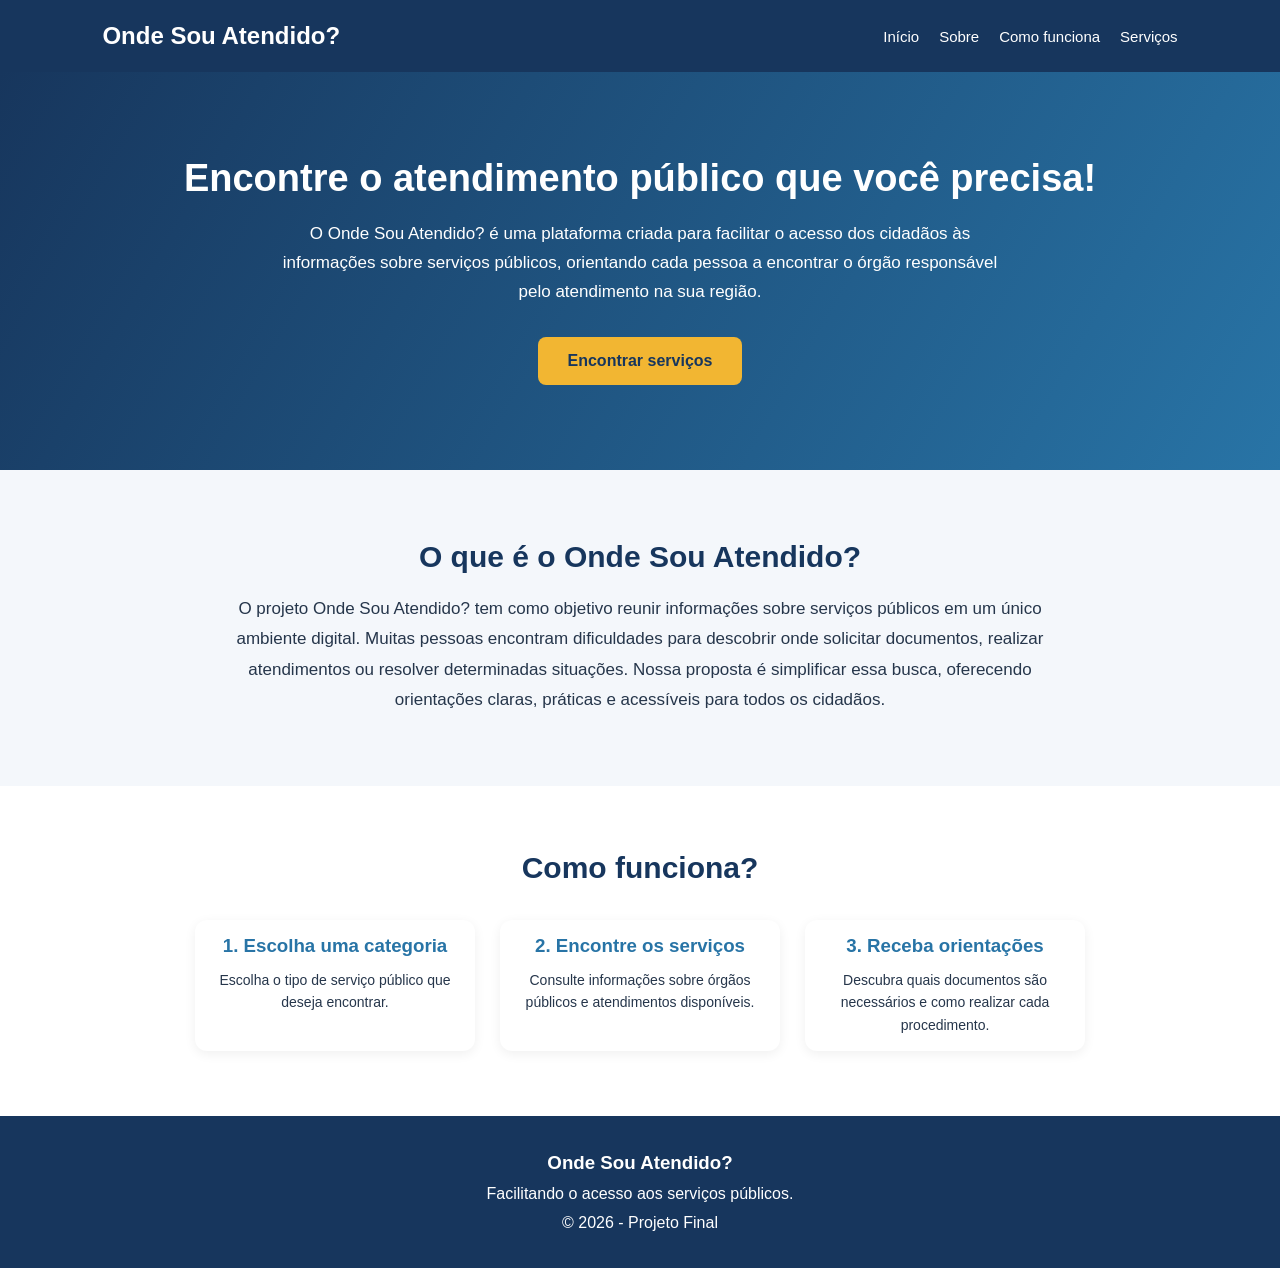
==== index.html @ fc5c07c5 "Projeto Onde Sou Atendido" ====
<!DOCTYPE html>
<html lang="pt-BR">

<head>
    <meta charset="UTF-8">
    <meta name="viewport" content="width=device-width, initial-scale=1.0">

    <title>Onde Sou Atendido?</title>

    <!-- CONEXÃO COM O CSS -->
    <link rel="stylesheet" href="style.css">

</head>

<body>

<!-- =================================
     CABEÇALHO
================================= -->

<header>

    <div class="logo">
        Onde Sou Atendido?
    </div>

    <nav>
        <a href="#inicio">Início</a>
        <a href="#sobre">Sobre</a>
        <a href="#como">Como funciona</a>
        <a href="#consulta">Serviços</a>
    </nav>

</header>


<!-- =================================
     APRESENTAÇÃO
================================= -->

<section class="inicio" id="inicio">

    <h1>Encontre o atendimento público que você precisa!</h1>

    <p>
        O Onde Sou Atendido? é uma plataforma criada
        para facilitar o acesso dos cidadãos às informações
        sobre serviços públicos, orientando cada pessoa
        a encontrar o órgão responsável pelo atendimento
        na sua região.
    </p>

    <a href="consultas.html" class="botao">
        Encontrar serviços
    </a>

</section>


<!-- =================================
     SOBRE O PROJETO
================================= -->

<section class="sobre" id="sobre">

    <h2>O que é o Onde Sou Atendido?</h2>

    <p>
        O projeto Onde Sou Atendido? tem como objetivo
        reunir informações sobre serviços públicos em
        um único ambiente digital. Muitas pessoas
        encontram dificuldades para descobrir onde
        solicitar documentos, realizar atendimentos
        ou resolver determinadas situações.

        Nossa proposta é simplificar essa busca,
        oferecendo orientações claras, práticas
        e acessíveis para todos os cidadãos.
    </p>

</section>


<!-- =================================
     COMO FUNCIONA
================================= -->

<section class="como-funciona" id="como">

    <h2>Como funciona?</h2>

    <div class="cards">

        <div class="card">

            <h3>1. Escolha uma categoria</h3>

            <p>
                Escolha o tipo de serviço público
                que deseja encontrar.
            </p>

        </div>


        <div class="card">

            <h3>2. Encontre os serviços</h3>

            <p>
                Consulte informações sobre órgãos
                públicos e atendimentos disponíveis.
            </p>

        </div>


        <div class="card">

            <h3>3. Receba orientações</h3>

            <p>
                Descubra quais documentos são
                necessários e como realizar
                cada procedimento.
            </p>

        </div>

    </div>

</section>

<!-- =================================
     RODAPÉ
================================= -->

<footer>

    <h3>Onde Sou Atendido?</h3>

    <p>
        Facilitando o acesso aos serviços públicos.
    </p>

    <p>
        © 2026 - Projeto Final
    </p>

</footer>


</body>
</html>
---- style.css ----
/* =====================================
   1. CONFIGURAÇÕES GERAIS
===================================== */

* {
    margin: 0;
    padding: 0;
    box-sizing: border-box;
    font-family: Arial, sans-serif;
}

html {
    scroll-behavior: smooth;
}

body {
    background: #f4f7fb;
    color: #26364b;
}

img {
    max-width: 100%;
    display: block;
}

a {
    text-decoration: none;
}


/* =====================================
   2. CABEÇALHO E MENU
===================================== */

header {
    background: #17365d;
    color: white;
    padding: 22px 8%;
    display: flex;
    justify-content: space-between;
    align-items: center;
    flex-wrap: wrap;
}

.logo {
    font-size: 24px;
    font-weight: bold;
}

nav {
    display: flex;
    flex-wrap: wrap;
    gap: 20px;
}

nav a {
    color: white;
    font-size: 15px;
    transition: 0.3s;
}

nav a:hover {
    color: #f2b632;
}


/* =====================================
   3. BANNERS E APRESENTAÇÕES
===================================== */

.inicio,
.banner {
    background: linear-gradient(120deg, #17365d, #2874a6);
    color: white;
    padding: 85px 8%;
    text-align: center;
}

.inicio h1,
.banner h1 {
    font-size: 38px;
    margin-bottom: 20px;
}

.inicio p,
.banner p {
    max-width: 750px;
    margin: auto;
    line-height: 1.7;
    font-size: 17px;
}


/* =====================================
   4. BOTÕES
===================================== */

.botao {
    display: inline-block;
    background: #f2b632;
    color: #17365d;
    padding: 15px 30px;
    margin-top: 30px;
    border-radius: 8px;
    font-weight: bold;
    transition: 0.3s;
}

.botao:hover {
    background: #e5a91d;
    transform: translateY(-2px);
}

button {
    transition: 0.3s;
}


/* =====================================
   5. SEÇÕES DE CONTEÚDO
===================================== */

.sobre,
.beneficios {
    padding: 70px 10%;
    text-align: center;
}

.sobre h2,
.beneficios h2 {
    color: #17365d;
    font-size: 30px;
    margin-bottom: 20px;
}

.sobre p {
    max-width: 850px;
    margin: auto;
    line-height: 1.8;
    font-size: 17px;
}


/* =====================================
   6. COMO FUNCIONA E ORIENTAÇÕES
===================================== */

.como-funciona,
.orientacoes {
    background: white;
    padding: 65px 8%;
    text-align: center;
}

.como-funciona h2,
.orientacoes h2 {
    color: #17365d;
    font-size: 30px;
    margin-bottom: 35px;
}


/* =====================================
   7. CARTÕES E CATEGORIAS
===================================== */

.categorias,
.atendimentos {
    padding: 65px 8%;
    text-align: center;
}

.categorias h2,
.atendimentos h2 {
    color: #17365d;
    font-size: 30px;
    margin-bottom: 15px;
}

.categorias > p,
.atendimentos > p {
    margin-bottom: 35px;
    line-height: 1.6;
}

.cards {
    display: flex;
    justify-content: center;
    flex-wrap: wrap;
    gap: 25px;
}

.card {
    background: white;
    width: 280px;
    padding: 15px;
    border-radius: 12px;
    color: #26364b;
    box-shadow: 0 3px 12px #00000010;
    transition: 0.3s;
    overflow: hidden;
}

.card:hover {
    transform: translateY(-5px);
    box-shadow: 0 6px 18px #00000020;
}

.card img {
    width: 100%;
    height: 170px;
    object-fit: cover;
    border-radius: 8px;
    margin-bottom: 15px;
}

.card h3 {
    color: #2874a6;
    margin-bottom: 12px;
}

.card p {
    line-height: 1.6;
    font-size: 14px;
}

.icone {
    font-size: 35px;
    margin-bottom: 15px;
}


/* =====================================
   8. CONSULTA E PESQUISA DE CEP
===================================== */

.consulta,
.pesquisa {
    padding: 75px 8%;
    background: #e8f1fa;
    text-align: center;
}

.consulta h2,
.pesquisa h2 {
    color: #17365d;
    font-size: 30px;
    margin-bottom: 15px;
}

.consulta > p,
.pesquisa > p {
    margin-bottom: 25px;
    line-height: 1.6;
}

.formulario,
.caixa-consulta,
.caixa {
    background: white;
    max-width: 550px;
    margin: auto;
    padding: 35px;
    border-radius: 12px;
    box-shadow: 0 4px 15px #00000015;
}

label {
    display: block;
    text-align: left;
    font-weight: bold;
    margin-bottom: 10px;
}

input,
select,
textarea {
    width: 100%;
    padding: 15px;
    margin-bottom: 20px;
    border: 1px solid #bbb;
    border-radius: 7px;
    font-size: 16px;
    background: white;
}

input:focus,
select:focus,
textarea:focus {
    outline: none;
    border-color: #2874a6;
}

.formulario button,
.caixa-consulta button,
.caixa button {
    width: 100%;
    padding: 15px;
    background: #17365d;
    color: white;
    border: none;
    border-radius: 7px;
    font-size: 16px;
    font-weight: bold;
    cursor: pointer;
}

.formulario button:hover,
.caixa-consulta button:hover,
.caixa button:hover {
    background: #2874a6;
}


/* =====================================
   9. PÁGINAS DE SAÚDE, EDUCAÇÃO
   E ASSISTÊNCIA SOCIAL
===================================== */

.documentos,
.orientacao {
    padding: 65px 8%;
    text-align: center;
    background: white;
}

.documentos h2,
.orientacao h2 {
    color: #17365d;
    font-size: 30px;
    margin-bottom: 20px;
}

.documentos p,
.orientacao p {
    max-width: 750px;
    margin: 0 auto 25px;
    line-height: 1.7;
}

.lista-documentos {
    max-width: 600px;
    margin: auto;
    text-align: left;
}

.lista-documentos div {
    background: #f4f7fb;
    padding: 15px;
    margin-bottom: 10px;
    border-radius: 7px;
}

.aviso {
    color: #555;
    font-size: 14px;
    margin-top: 25px;
}


/* =====================================
   10. RESULTADOS DAS CONSULTAS
===================================== */

.resultados {
    padding: 65px 8%;
    text-align: center;
}

.resultados h1,
.resultados h2 {
    color: #17365d;
    margin-bottom: 20px;
}

.resultado-card {
    background: white;
    max-width: 850px;
    margin: 20px auto;
    padding: 20px;
    border-radius: 12px;
    display: flex;
    align-items: center;
    gap: 20px;
    text-align: left;
    box-shadow: 0 3px 12px #00000010;
}

.resultado-card img {
    width: 160px;
    height: 120px;
    object-fit: cover;
    border-radius: 8px;
}

.resultado-card h3 {
    color: #2874a6;
    margin-bottom: 10px;
}

.resultado-card p {
    line-height: 1.7;
}

.resultado-card a {
    color: #2874a6;
    font-weight: bold;
}


/* =====================================
   11. RODAPÉ
===================================== */

footer {
    background: #17365d;
    color: white;
    text-align: center;
    padding: 30px;
    line-height: 1.8;
}

footer a {
    color: #f2b632;
    text-decoration: none;
}

footer a:hover {
    text-decoration: underline;
}


/* =====================================
   12. RESPONSIVIDADE
===================================== */

@media (max-width: 700px) {

    header {
        flex-direction: column;
        gap: 20px;
        text-align: center;
    }

    nav {
        justify-content: center;
        gap: 15px;
    }

    nav a {
        font-size: 13px;
    }

    .inicio h1,
    .banner h1 {
        font-size: 28px;
    }

    .inicio p,
    .banner p {
        font-size: 16px;
    }

    .card {
        width: 100%;
    }

    .formulario,
    .caixa-consulta,
    .caixa {
        padding: 25px;
    }

    .resultado-card {
        flex-direction: column;
        text-align: center;
    }

    .resultado-card img {
        width: 100%;
        height: 190px;
    }

}
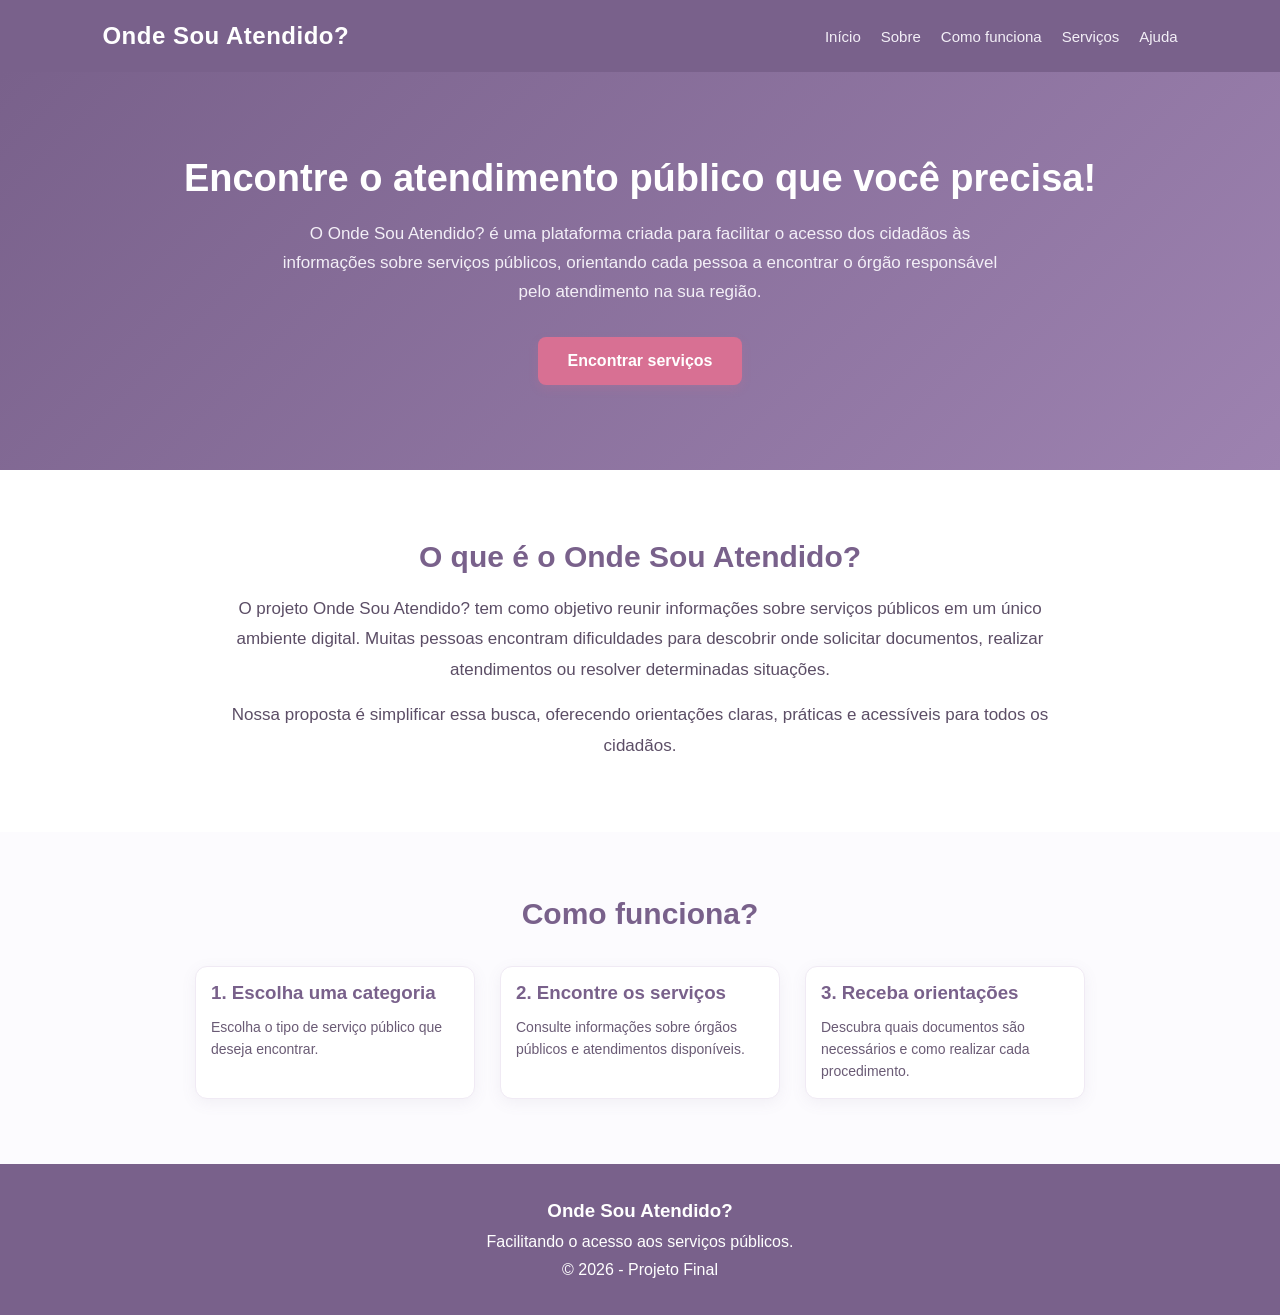
==== commit 51934832: "Atualiza páginas e serviços do projeto" ====
--- a/index.html
+++ b/index.html
@@ -1,155 +1,110 @@
+<!DOCTYPE html>
 
-<!DOCTYPE html>
 <html lang="pt-BR">
 
 <head>
     <meta charset="UTF-8">
     <meta name="viewport" content="width=device-width, initial-scale=1.0">
-
     <title>Onde Sou Atendido?</title>
 
     <!-- CONEXÃO COM O CSS -->
     <link rel="stylesheet" href="style.css">
-
 </head>
 
 <body>
 
-<!-- =================================
-     CABEÇALHO
-================================= -->
+    <!-- =================================
+         CABEÇALHO
+    ================================= -->
+    <header>
+        <div class="logo">
+            Onde Sou Atendido?
+        </div>
 
-<header>
-
-    <div class="logo">
-        Onde Sou Atendido?
-    </div>
-
-    <nav>
-        <a href="#inicio">Início</a>
-        <a href="#sobre">Sobre</a>
-        <a href="#como">Como funciona</a>
-        <a href="#consulta">Serviços</a>
-    </nav>
-
-</header>
+        <nav>
+            <a href="#inicio">Início</a>
+            <a href="#sobre">Sobre</a>
+            <a href="#como">Como funciona</a>
+            <a href="consultas.html">Serviços</a>
+            <a href="contatos.html">Ajuda</a>
+        </nav>
+    </header>
 
 
-<!-- =================================
-     APRESENTAÇÃO
-================================= -->
+    <!-- =================================
+         APRESENTAÇÃO
+    ================================= -->
+    <section class="inicio" id="inicio">
+        <h1>Encontre o atendimento público que você precisa!</h1>
+        <p>
+            O Onde Sou Atendido? é uma plataforma criada
+            para facilitar o acesso dos cidadãos às informações
+            sobre serviços públicos, orientando cada pessoa
+            a encontrar o órgão responsável pelo atendimento
+            na sua região.
+        </p>
 
-<section class="inicio" id="inicio">
-
-    <h1>Encontre o atendimento público que você precisa!</h1>
-
-    <p>
-        O Onde Sou Atendido? é uma plataforma criada
-        para facilitar o acesso dos cidadãos às informações
-        sobre serviços públicos, orientando cada pessoa
-        a encontrar o órgão responsável pelo atendimento
-        na sua região.
-    </p>
-
-    <a href="consultas.html" class="botao">
-        Encontrar serviços
-    </a>
-
-</section>
+        <a href="consultas.html" class="botao">
+            Encontrar serviços
+        </a>
+    </section>
 
 
-<!-- =================================
-     SOBRE O PROJETO
-================================= -->
-
-<section class="sobre" id="sobre">
-
-    <h2>O que é o Onde Sou Atendido?</h2>
-
-    <p>
-        O projeto Onde Sou Atendido? tem como objetivo
-        reunir informações sobre serviços públicos em
-        um único ambiente digital. Muitas pessoas
-        encontram dificuldades para descobrir onde
-        solicitar documentos, realizar atendimentos
-        ou resolver determinadas situações.
-
-        Nossa proposta é simplificar essa busca,
-        oferecendo orientações claras, práticas
-        e acessíveis para todos os cidadãos.
-    </p>
-
-</section>
+    <!-- =================================
+         SOBRE O PROJETO
+    ================================= -->
+    <section class="sobre" id="sobre">
+        <h2>O que é o Onde Sou Atendido?</h2>
+        <p>
+            O projeto Onde Sou Atendido? tem como objetivo
+            reunir informações sobre serviços públicos em
+            um único ambiente digital. Muitas pessoas
+            encontram dificuldades para descobrir onde
+            solicitar documentos, realizar atendimentos
+            ou resolver determinadas situações.
+        </p>
+        <p style="margin-top: 15px;">
+            Nossa proposta é simplificar essa busca,
+            oferecendo orientações claras, práticas
+            e acessíveis para todos os cidadãos.
+        </p>
+    </section>
 
 
-<!-- =================================
-     COMO FUNCIONA
-================================= -->
+    <!-- =================================
+         COMO FUNCIONA
+    ================================= -->
+    <section class="como-funciona" id="como">
+        <h2>Como funciona?</h2>
 
-<section class="como-funciona" id="como">
+        <div class="cards">
+            <div class="card">
+                <h3>1. Escolha uma categoria</h3>
+                <p>Escolha o tipo de serviço público que deseja encontrar.</p>
+            </div>
 
-    <h2>Como funciona?</h2>
+            <div class="card">
+                <h3>2. Encontre os serviços</h3>
+                <p>Consulte informações sobre órgãos públicos e atendimentos disponíveis.</p>
+            </div>
 
-    <div class="cards">
-
-        <div class="card">
-
-            <h3>1. Escolha uma categoria</h3>
-
-            <p>
-                Escolha o tipo de serviço público
-                que deseja encontrar.
-            </p>
-
+            <div class="card">
+                <h3>3. Receba orientações</h3>
+                <p>Descubra quais documentos são necessários e como realizar cada procedimento.</p>
+            </div>
         </div>
+    </section>
 
 
-        <div class="card">
-
-            <h3>2. Encontre os serviços</h3>
-
-            <p>
-                Consulte informações sobre órgãos
-                públicos e atendimentos disponíveis.
-            </p>
-
-        </div>
-
-
-        <div class="card">
-
-            <h3>3. Receba orientações</h3>
-
-            <p>
-                Descubra quais documentos são
-                necessários e como realizar
-                cada procedimento.
-            </p>
-
-        </div>
-
-    </div>
-
-</section>
-
-<!-- =================================
-     RODAPÉ
-================================= -->
-
-<footer>
-
-    <h3>Onde Sou Atendido?</h3>
-
-    <p>
-        Facilitando o acesso aos serviços públicos.
-    </p>
-
-    <p>
-        © 2026 - Projeto Final
-    </p>
-
-</footer>
-
+    <!-- =================================
+         RODAPÉ
+    ================================= -->
+    <footer>
+        <h3>Onde Sou Atendido?</h3>
+        <p>Facilitando o acesso aos serviços públicos.</p>
+        <p>© 2026 - Projeto Final</p>
+    </footer>
 
 </body>
-</html>
+
+</html>
--- a/style.css
+++ b/style.css
@@ -1,6 +1,5 @@
-
-/* =====================================
-   1. CONFIGURAÇÕES GERAIS
+/* =====================================
+    1. CONFIGURAÇÕES GERAIS
 ===================================== */
 
 * {
@@ -15,8 +14,8 @@
 }
 
 body {
-    background: #f4f7fb;
-    color: #26364b;
+    background: #fcfbfe; /* Branco creme bem suave com toque lilás */
+    color: #43384a;
 }
 
 img {
@@ -30,22 +29,24 @@
 
 
 /* =====================================
-   2. CABEÇALHO E MENU
+    2. CABEÇALHO E MENU
 ===================================== */
 
 header {
-    background: #17365d;
+    background: #79618b; /* Lilás escuro/sofisticado */
     color: white;
     padding: 22px 8%;
     display: flex;
     justify-content: space-between;
     align-items: center;
     flex-wrap: wrap;
+    box-shadow: 0 2px 10px rgba(121, 97, 139, 0.15);
 }
 
 .logo {
     font-size: 24px;
     font-weight: bold;
+    letter-spacing: 0.5px;
 }
 
 nav {
@@ -55,23 +56,23 @@
 }
 
 nav a {
-    color: white;
+    color: #f3eff7;
     font-size: 15px;
     transition: 0.3s;
 }
 
 nav a:hover {
-    color: #f2b632;
-}
-
-
-/* =====================================
-   3. BANNERS E APRESENTAÇÕES
+    color: #f7cbd7; /* Rosa claro no hover */
+}
+
+
+/* =====================================
+    3. BANNERS E APRESENTAÇÕES
 ===================================== */
 
 .inicio,
 .banner {
-    background: linear-gradient(120deg, #17365d, #2874a6);
+    background: linear-gradient(135deg, #79618b, #9d82b0); /* Degradê em lilás */
     color: white;
     padding: 85px 8%;
     text-align: center;
@@ -81,6 +82,7 @@
 .banner h1 {
     font-size: 38px;
     margin-bottom: 20px;
+    font-weight: 700;
 }
 
 .inicio p,
@@ -89,47 +91,67 @@
     margin: auto;
     line-height: 1.7;
     font-size: 17px;
-}
-
-
-/* =====================================
-   4. BOTÕES
-===================================== */
-
+    color: #f3eff7;
+}
+
+
+/* =====================================
+    4. BOTÕES (TODOS EM ROSA)
+===================================== */
+
+.botao,
+button,
+.formulario button,
+.caixa-consulta button,
+.caixa button {
+    display: inline-block;
+    width: 100%; /* Garante largura total nos formulários */
+    max-width: 300px; /* Mantém um limite para botões centrais */
+    background: #d87093; /* Rosa vibrante e elegante */
+    color: #ffffff;
+    padding: 15px 30px;
+    margin-top: 20px;
+    border: none;
+    border-radius: 8px;
+    font-size: 16px;
+    font-weight: bold;
+    text-align: center;
+    cursor: pointer;
+    transition: 0.3s;
+    box-shadow: 0 4px 10px rgba(216, 112, 147, 0.2);
+}
+
+/* Ajuste específico para a classe .botao para não esticar demais na home */
 .botao {
-    display: inline-block;
-    background: #f2b632;
-    color: #17365d;
-    padding: 15px 30px;
+    width: auto;
+    max-width: none;
     margin-top: 30px;
-    border-radius: 8px;
-    font-weight: bold;
-    transition: 0.3s;
-}
-
-.botao:hover {
-    background: #e5a91d;
+}
+
+.botao:hover,
+button:hover,
+.formulario button:hover,
+.caixa-consulta button:hover,
+.caixa button:hover {
+    background: #c25b7e;
     transform: translateY(-2px);
 }
 
-button {
-    transition: 0.3s;
-}
-
-
-/* =====================================
-   5. SEÇÕES DE CONTEÚDO
+
+/* =====================================
+    5. SEÇÕES DE CONTEÚDO
 ===================================== */
 
 .sobre,
 .beneficios {
     padding: 70px 10%;
     text-align: center;
+    background: #ffffff;
 }
 
 .sobre h2,
 .beneficios h2 {
-    color: #17365d;
+    color: #79618b;
     font-size: 30px;
     margin-bottom: 20px;
 }
@@ -139,41 +161,43 @@
     margin: auto;
     line-height: 1.8;
     font-size: 17px;
-}
-
-
-/* =====================================
-   6. COMO FUNCIONA E ORIENTAÇÕES
+    color: #5c4e66;
+}
+
+
+/* =====================================
+    6. COMO FUNCIONA E ORIENTAÇÕES
 ===================================== */
 
 .como-funciona,
 .orientacoes {
-    background: white;
+    background: #fcfbfe;
     padding: 65px 8%;
     text-align: center;
 }
 
 .como-funciona h2,
 .orientacoes h2 {
-    color: #17365d;
+    color: #79618b;
     font-size: 30px;
     margin-bottom: 35px;
 }
 
 
 /* =====================================
-   7. CARTÕES E CATEGORIAS
+    7. CARTÕES E CATEGORIAS
 ===================================== */
 
 .categorias,
 .atendimentos {
     padding: 65px 8%;
     text-align: center;
+    background: #fcfbfe;
 }
 
 .categorias h2,
 .atendimentos h2 {
-    color: #17365d;
+    color: #79618b;
     font-size: 30px;
     margin-bottom: 15px;
 }
@@ -182,6 +206,7 @@
 .atendimentos > p {
     margin-bottom: 35px;
     line-height: 1.6;
+    color: #6a5b75;
 }
 
 .cards {
@@ -196,15 +221,17 @@
     width: 280px;
     padding: 15px;
     border-radius: 12px;
-    color: #26364b;
-    box-shadow: 0 3px 12px #00000010;
+    color: #43384a;
+    box-shadow: 0 4px 15px rgba(121, 97, 139, 0.08);
     transition: 0.3s;
     overflow: hidden;
+    text-align: left;
+    border: 1px solid #f0eaf4;
 }
 
 .card:hover {
     transform: translateY(-5px);
-    box-shadow: 0 6px 18px #00000020;
+    box-shadow: 0 8px 22px rgba(121, 97, 139, 0.15);
 }
 
 .card img {
@@ -216,13 +243,14 @@
 }
 
 .card h3 {
-    color: #2874a6;
+    color: #79618b;
     margin-bottom: 12px;
 }
 
 .card p {
     line-height: 1.6;
     font-size: 14px;
+    color: #6a5b75;
 }
 
 .icone {
@@ -232,19 +260,19 @@
 
 
 /* =====================================
-   8. CONSULTA E PESQUISA DE CEP
+    8. CONSULTA E PESQUISA
 ===================================== */
 
 .consulta,
 .pesquisa {
     padding: 75px 8%;
-    background: #e8f1fa;
+    background: #f4eef8; /* Lilás bem claro de fundo */
     text-align: center;
 }
 
 .consulta h2,
 .pesquisa h2 {
-    color: #17365d;
+    color: #79618b;
     font-size: 30px;
     margin-bottom: 15px;
 }
@@ -253,6 +281,7 @@
 .pesquisa > p {
     margin-bottom: 25px;
     line-height: 1.6;
+    color: #6a5b75;
 }
 
 .formulario,
@@ -263,7 +292,8 @@
     margin: auto;
     padding: 35px;
     border-radius: 12px;
-    box-shadow: 0 4px 15px #00000015;
+    box-shadow: 0 6px 20px rgba(121, 97, 139, 0.08);
+    border: 1px solid #e3d5ed;
 }
 
 label {
@@ -271,6 +301,7 @@
     text-align: left;
     font-weight: bold;
     margin-bottom: 10px;
+    color: #5c4e66;
 }
 
 input,
@@ -279,43 +310,24 @@
     width: 100%;
     padding: 15px;
     margin-bottom: 20px;
-    border: 1px solid #bbb;
+    border: 1px solid #d4c5e2;
     border-radius: 7px;
     font-size: 16px;
-    background: white;
+    background: #fffdfd;
+    color: #43384a;
 }
 
 input:focus,
 select:focus,
 textarea:focus {
     outline: none;
-    border-color: #2874a6;
-}
-
-.formulario button,
-.caixa-consulta button,
-.caixa button {
-    width: 100%;
-    padding: 15px;
-    background: #17365d;
-    color: white;
-    border: none;
-    border-radius: 7px;
-    font-size: 16px;
-    font-weight: bold;
-    cursor: pointer;
-}
-
-.formulario button:hover,
-.caixa-consulta button:hover,
-.caixa button:hover {
-    background: #2874a6;
-}
-
-
-/* =====================================
-   9. PÁGINAS DE SAÚDE, EDUCAÇÃO
-   E ASSISTÊNCIA SOCIAL
+    border-color: #9d82b0;
+    background: white;
+}
+
+
+/* =====================================
+    9. PÁGINAS DE CONTEÚDO E DOCUMENTOS
 ===================================== */
 
 .documentos,
@@ -327,7 +339,7 @@
 
 .documentos h2,
 .orientacao h2 {
-    color: #17365d;
+    color: #79618b;
     font-size: 30px;
     margin-bottom: 20px;
 }
@@ -337,30 +349,34 @@
     max-width: 750px;
     margin: 0 auto 25px;
     line-height: 1.7;
+    color: #6a5b75;
 }
 
 .lista-documentos {
-    max-width: 600px;
+    max-width: 700px;
     margin: auto;
     text-align: left;
 }
 
 .lista-documentos div {
-    background: #f4f7fb;
+    background: #fcfbfe;
     padding: 15px;
     margin-bottom: 10px;
     border-radius: 7px;
+    line-height: 1.6;
+    border-left: 4px solid #d87093; /* Detalhe em rosa */
+    color: #43384a;
 }
 
 .aviso {
-    color: #555;
+    color: #7d6e87;
     font-size: 14px;
     margin-top: 25px;
 }
 
 
 /* =====================================
-   10. RESULTADOS DAS CONSULTAS
+    10. RESULTADOS DAS CONSULTAS
 ===================================== */
 
 .resultados {
@@ -370,7 +386,7 @@
 
 .resultados h1,
 .resultados h2 {
-    color: #17365d;
+    color: #79618b;
     margin-bottom: 20px;
 }
 
@@ -384,7 +400,8 @@
     align-items: center;
     gap: 20px;
     text-align: left;
-    box-shadow: 0 3px 12px #00000010;
+    box-shadow: 0 4px 15px rgba(121, 97, 139, 0.08);
+    border: 1px solid #f0eaf4;
 }
 
 .resultado-card img {
@@ -395,26 +412,27 @@
 }
 
 .resultado-card h3 {
-    color: #2874a6;
+    color: #79618b;
     margin-bottom: 10px;
 }
 
 .resultado-card p {
     line-height: 1.7;
+    color: #6a5b75;
 }
 
 .resultado-card a {
-    color: #2874a6;
+    color: #d87093;
     font-weight: bold;
 }
 
 
 /* =====================================
-   11. RODAPÉ
+    11. RODAPÉ
 ===================================== */
 
 footer {
-    background: #17365d;
+    background: #79618b;
     color: white;
     text-align: center;
     padding: 30px;
@@ -422,7 +440,7 @@
 }
 
 footer a {
-    color: #f2b632;
+    color: #f7cbd7;
     text-decoration: none;
 }
 
@@ -432,7 +450,7 @@
 
 
 /* =====================================
-   12. RESPONSIVIDADE
+    12. RESPONSIVIDADE
 ===================================== */
 
 @media (max-width: 700px) {
@@ -482,4 +500,4 @@
         height: 190px;
     }
 
-}
+}
